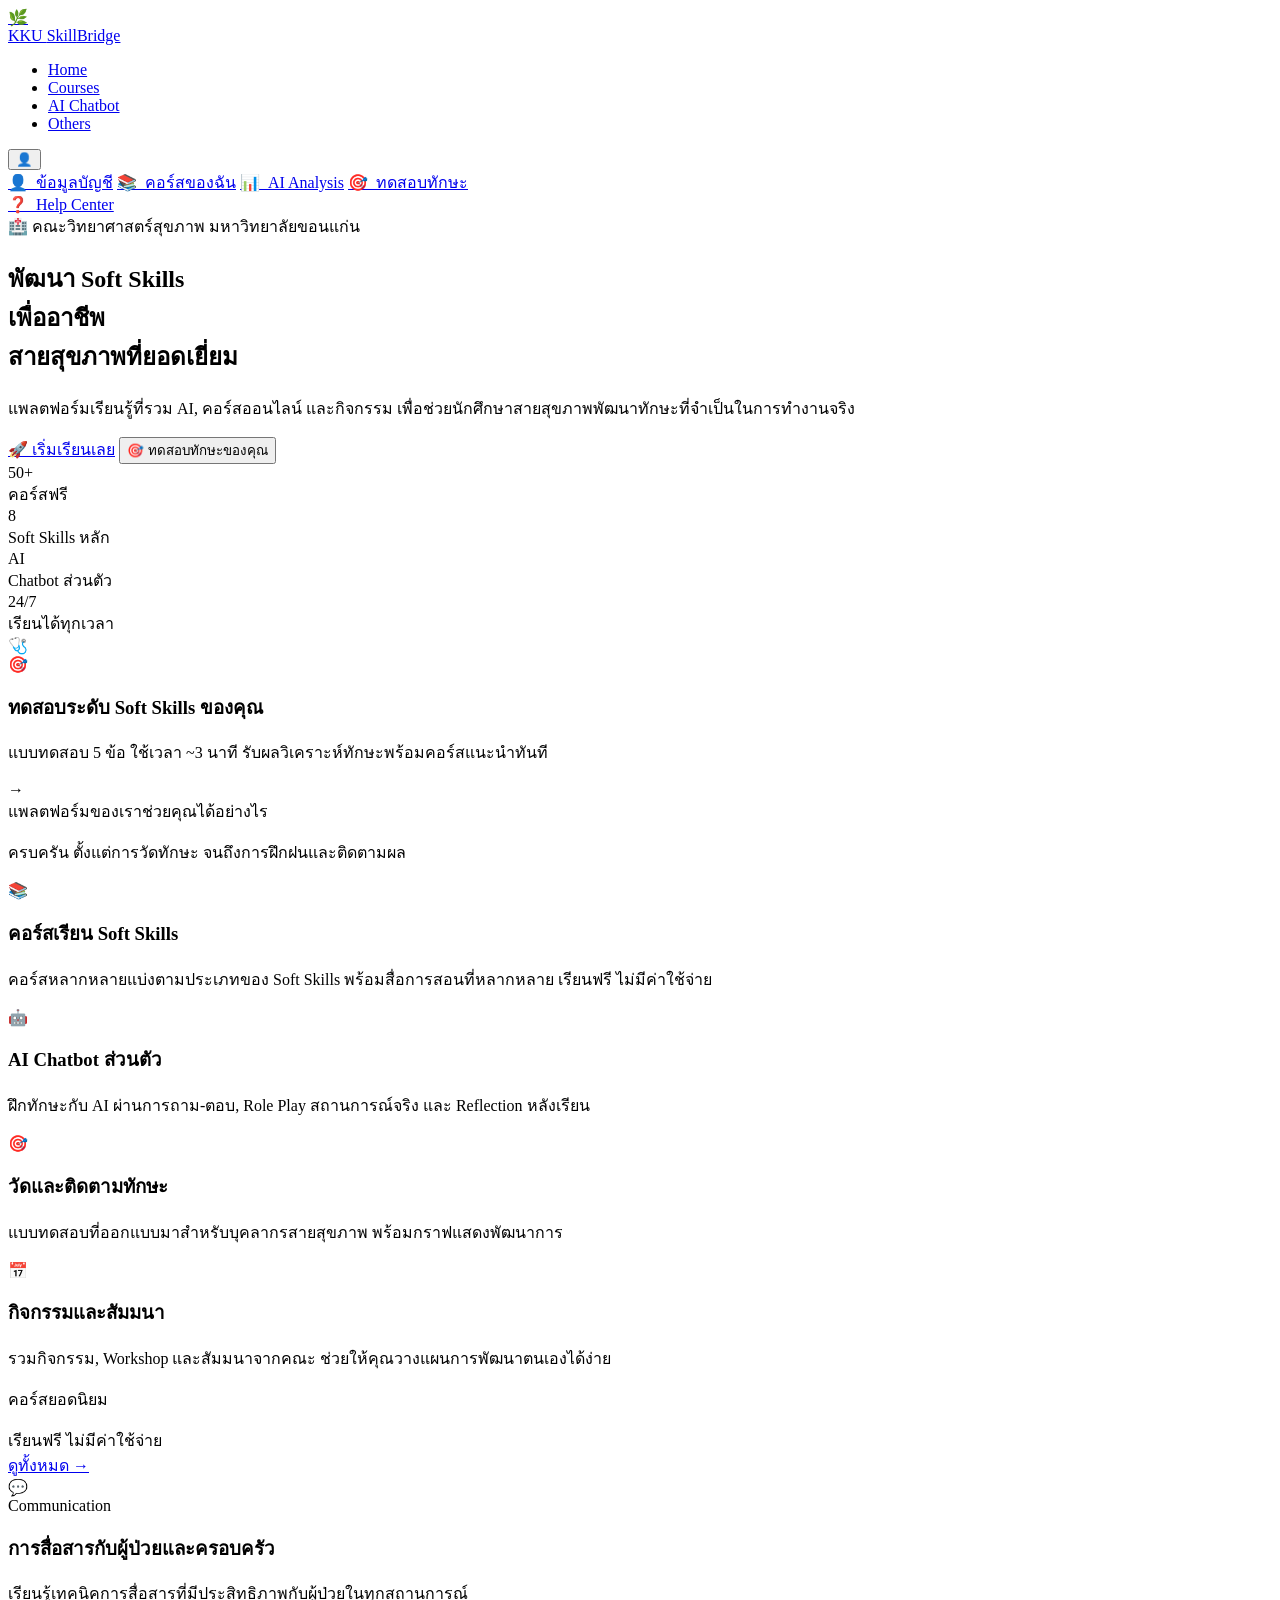
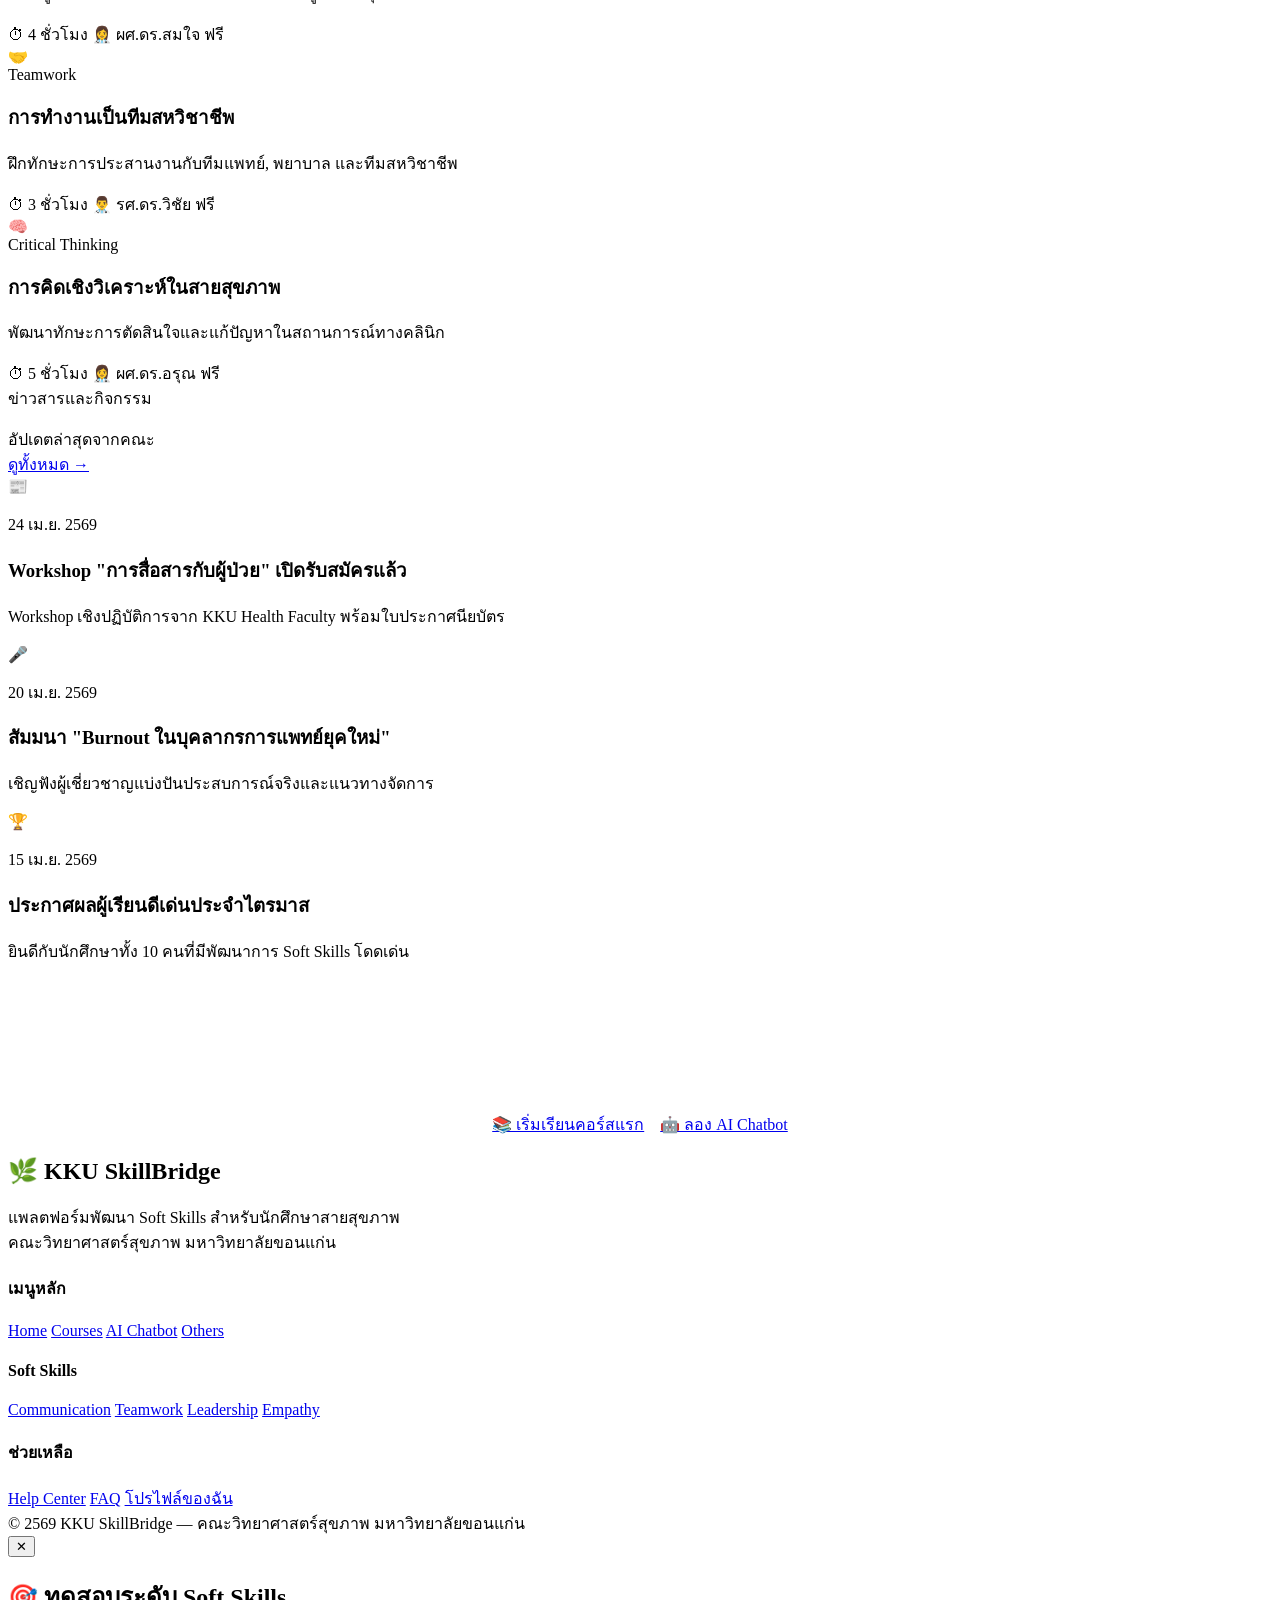
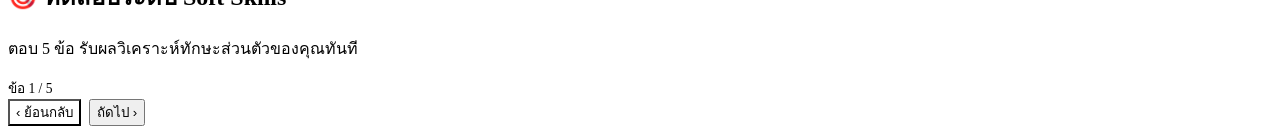
==== index.html @ adbac0c8 "Add files via upload" ====
<!DOCTYPE html>
<html lang="th">
<head>
  <meta charset="UTF-8" />
  <meta name="viewport" content="width=device-width, initial-scale=1.0" />
  <title>KKU SkillBridge — พัฒนา Soft Skills สายสุขภาพ</title>
  <link rel="preconnect" href="https://fonts.googleapis.com" />
  <link href="https://fonts.googleapis.com/css2?family=Sarabun:wght@400;600;700;800;900&display=swap" rel="stylesheet" />
  <link rel="stylesheet" href="css/style.css" />
</head>
<body>

<!-- ===== NAVBAR ===== -->
<nav class="navbar">
  <a href="index.html" class="navbar-brand">
    <div class="logo-icon">🌿</div>
    KKU <span class="accent">Skill</span>Bridge
  </a>
  <div class="hamburger" aria-label="เมนู"><span></span><span></span><span></span></div>
  <ul class="nav-links">
    <li><a href="index.html" class="active">Home</a></li>
    <li><a href="courses.html">Courses</a></li>
    <li><a href="chatbot.html">AI Chatbot</a></li>
    <li><a href="others.html">Others</a></li>
  </ul>
  <div class="nav-right">
    <div style="position:relative">
      <button class="btn-profile" id="profileBtn" aria-label="โปรไฟล์">👤</button>
      <div class="dropdown-menu" id="dropdownMenu">
        <a href="profile.html">👤 &nbsp;ข้อมูลบัญชี</a>
        <a href="profile.html#courses">📚 &nbsp;คอร์สของฉัน</a>
        <a href="profile.html#analysis">📊 &nbsp;AI Analysis</a>
        <a href="#" onclick="openQuiz()">🎯 &nbsp;ทดสอบทักษะ</a>
        <div class="divider"></div>
        <a href="others.html#help">❓ &nbsp;Help Center</a>
      </div>
    </div>
  </div>
</nav>

<!-- ===== HERO ===== -->
<section class="hero">
  <div class="hero-bg-pattern"></div>
  <div class="hero-content">
    <div class="hero-badge">🏥 คณะวิทยาศาสตร์สุขภาพ มหาวิทยาลัยขอนแก่น</div>
    <h1>พัฒนา <span>Soft Skills</span><br/>เพื่ออาชีพ<br/>สายสุขภาพที่ยอดเยี่ยม</h1>
    <p>แพลตฟอร์มเรียนรู้ที่รวม AI, คอร์สออนไลน์ และกิจกรรม เพื่อช่วยนักศึกษาสายสุขภาพพัฒนาทักษะที่จำเป็นในการทำงานจริง</p>
    <div class="hero-actions">
      <a href="courses.html" class="btn btn-primary">🚀 เริ่มเรียนเลย</a>
      <button class="btn btn-outline" onclick="openQuiz()">🎯 ทดสอบทักษะของคุณ</button>
    </div>
    <div class="hero-stats">
      <div class="stat"><div class="stat-num">50+</div><div class="stat-label">คอร์สฟรี</div></div>
      <div class="stat"><div class="stat-num">8</div><div class="stat-label">Soft Skills หลัก</div></div>
      <div class="stat"><div class="stat-num">AI</div><div class="stat-label">Chatbot ส่วนตัว</div></div>
      <div class="stat"><div class="stat-num">24/7</div><div class="stat-label">เรียนได้ทุกเวลา</div></div>
    </div>
  </div>
  <div class="hero-illustration"><div class="illus-inner">🩺</div></div>
</section>

<!-- ===== SKILL TEST BANNER ===== -->
<div class="skill-test-banner" onclick="openQuiz()">
  <div class="icon">🎯</div>
  <div>
    <h3>ทดสอบระดับ Soft Skills ของคุณ</h3>
    <p>แบบทดสอบ 5 ข้อ ใช้เวลา ~3 นาที รับผลวิเคราะห์ทักษะพร้อมคอร์สแนะนำทันที</p>
  </div>
  <div class="arrow">→</div>
</div>

<!-- ===== HOW IT WORKS ===== -->
<section class="section section-alt">
  <div class="section-title">แพลตฟอร์มของเราช่วยคุณได้อย่างไร</div>
  <p class="section-sub">ครบครัน ตั้งแต่การวัดทักษะ จนถึงการฝึกฝนและติดตามผล</p>
  <div class="features-grid">
    <div class="feature-card">
      <div class="feature-icon">📚</div>
      <h3>คอร์สเรียน Soft Skills</h3>
      <p>คอร์สหลากหลายแบ่งตามประเภทของ Soft Skills พร้อมสื่อการสอนที่หลากหลาย เรียนฟรี ไม่มีค่าใช้จ่าย</p>
    </div>
    <div class="feature-card">
      <div class="feature-icon blue">🤖</div>
      <h3>AI Chatbot ส่วนตัว</h3>
      <p>ฝึกทักษะกับ AI ผ่านการถาม-ตอบ, Role Play สถานการณ์จริง และ Reflection หลังเรียน</p>
    </div>
    <div class="feature-card">
      <div class="feature-icon orange">🎯</div>
      <h3>วัดและติดตามทักษะ</h3>
      <p>แบบทดสอบที่ออกแบบมาสำหรับบุคลากรสายสุขภาพ พร้อมกราฟแสดงพัฒนาการ</p>
    </div>
    <div class="feature-card">
      <div class="feature-icon">📅</div>
      <h3>กิจกรรมและสัมมนา</h3>
      <p>รวมกิจกรรม, Workshop และสัมมนาจากคณะ ช่วยให้คุณวางแผนการพัฒนาตนเองได้ง่าย</p>
    </div>
  </div>
</section>

<!-- ===== FEATURED COURSES ===== -->
<section class="section">
  <div class="section-header">
    <div>
      <div class="section-title">คอร์สยอดนิยม</div>
      <p class="section-sub" style="margin-bottom:0">เรียนฟรี ไม่มีค่าใช้จ่าย</p>
    </div>
    <a href="courses.html" class="link-all">ดูทั้งหมด →</a>
  </div>
  <div class="courses-grid">
    <div class="course-card">
      <div class="course-thumb">💬</div>
      <div class="course-body">
        <span class="course-tag">Communication</span>
        <h3>การสื่อสารกับผู้ป่วยและครอบครัว</h3>
        <p>เรียนรู้เทคนิคการสื่อสารที่มีประสิทธิภาพกับผู้ป่วยในทุกสถานการณ์</p>
        <div class="course-meta">
          <span>⏱ 4 ชั่วโมง</span>
          <span>👩‍⚕️ ผศ.ดร.สมใจ</span>
          <span class="badge-free">ฟรี</span>
        </div>
      </div>
    </div>
    <div class="course-card">
      <div class="course-thumb blue">🤝</div>
      <div class="course-body">
        <span class="course-tag blue">Teamwork</span>
        <h3>การทำงานเป็นทีมสหวิชาชีพ</h3>
        <p>ฝึกทักษะการประสานงานกับทีมแพทย์, พยาบาล และทีมสหวิชาชีพ</p>
        <div class="course-meta">
          <span>⏱ 3 ชั่วโมง</span>
          <span>👨‍⚕️ รศ.ดร.วิชัย</span>
          <span class="badge-free">ฟรี</span>
        </div>
      </div>
    </div>
    <div class="course-card">
      <div class="course-thumb orange">🧠</div>
      <div class="course-body">
        <span class="course-tag orange">Critical Thinking</span>
        <h3>การคิดเชิงวิเคราะห์ในสายสุขภาพ</h3>
        <p>พัฒนาทักษะการตัดสินใจและแก้ปัญหาในสถานการณ์ทางคลินิก</p>
        <div class="course-meta">
          <span>⏱ 5 ชั่วโมง</span>
          <span>👩‍⚕️ ผศ.ดร.อรุณ</span>
          <span class="badge-free">ฟรี</span>
        </div>
      </div>
    </div>
  </div>
</section>

<!-- ===== NEWS ===== -->
<section class="section section-alt">
  <div class="section-header">
    <div>
      <div class="section-title">ข่าวสารและกิจกรรม</div>
      <p class="section-sub" style="margin-bottom:0">อัปเดตล่าสุดจากคณะ</p>
    </div>
    <a href="others.html" class="link-all">ดูทั้งหมด →</a>
  </div>
  <div class="news-grid">
    <div class="news-card">
      <div class="news-thumb">📰</div>
      <div class="news-body">
        <p class="news-date">24 เม.ย. 2569</p>
        <h3>Workshop "การสื่อสารกับผู้ป่วย" เปิดรับสมัครแล้ว</h3>
        <p>Workshop เชิงปฏิบัติการจาก KKU Health Faculty พร้อมใบประกาศนียบัตร</p>
      </div>
    </div>
    <div class="news-card">
      <div class="news-thumb blue">🎤</div>
      <div class="news-body">
        <p class="news-date">20 เม.ย. 2569</p>
        <h3>สัมมนา "Burnout ในบุคลากรการแพทย์ยุคใหม่"</h3>
        <p>เชิญฟังผู้เชี่ยวชาญแบ่งปันประสบการณ์จริงและแนวทางจัดการ</p>
      </div>
    </div>
    <div class="news-card">
      <div class="news-thumb">🏆</div>
      <div class="news-body">
        <p class="news-date">15 เม.ย. 2569</p>
        <h3>ประกาศผลผู้เรียนดีเด่นประจำไตรมาส</h3>
        <p>ยินดีกับนักศึกษาทั้ง 10 คนที่มีพัฒนาการ Soft Skills โดดเด่น</p>
      </div>
    </div>
  </div>
</section>

<!-- ===== CTA ===== -->
<section class="section" style="background:linear-gradient(135deg,var(--green),var(--blue));text-align:center">
  <h2 style="color:white;font-size:2rem;margin-bottom:0.75rem">พร้อมเริ่มพัฒนาตนเองแล้วหรือยัง?</h2>
  <p style="color:rgba(255,255,255,0.88);margin-bottom:1.75rem;font-size:1.05rem">เรียนฟรี เรียนได้ทุกที่ทุกเวลา พร้อม AI ช่วยพัฒนาทักษะ</p>
  <div style="display:flex;gap:1rem;justify-content:center;flex-wrap:wrap">
    <a href="courses.html" class="btn btn-primary">📚 เริ่มเรียนคอร์สแรก</a>
    <a href="chatbot.html" class="btn btn-outline">🤖 ลอง AI Chatbot</a>
  </div>
</section>

<!-- ===== FOOTER ===== -->
<footer>
  <div class="footer-grid">
    <div class="footer-brand">
      <h2>🌿 KKU SkillBridge</h2>
      <p>แพลตฟอร์มพัฒนา Soft Skills สำหรับนักศึกษาสายสุขภาพ<br/>คณะวิทยาศาสตร์สุขภาพ มหาวิทยาลัยขอนแก่น</p>
    </div>
    <div class="footer-col">
      <h4>เมนูหลัก</h4>
      <a href="index.html">Home</a>
      <a href="courses.html">Courses</a>
      <a href="chatbot.html">AI Chatbot</a>
      <a href="others.html">Others</a>
    </div>
    <div class="footer-col">
      <h4>Soft Skills</h4>
      <a href="courses.html">Communication</a>
      <a href="courses.html">Teamwork</a>
      <a href="courses.html">Leadership</a>
      <a href="courses.html">Empathy</a>
    </div>
    <div class="footer-col">
      <h4>ช่วยเหลือ</h4>
      <a href="others.html">Help Center</a>
      <a href="others.html">FAQ</a>
      <a href="profile.html">โปรไฟล์ของฉัน</a>
    </div>
  </div>
  <div class="footer-bottom">© 2569 KKU SkillBridge — คณะวิทยาศาสตร์สุขภาพ มหาวิทยาลัยขอนแก่น</div>
</footer>

<!-- ===== QUIZ MODAL ===== -->
<div class="modal-overlay" id="quizModal">
  <div class="modal">
    <button class="modal-close" onclick="closeQuiz()">✕</button>
    <h2>🎯 ทดสอบระดับ Soft Skills</h2>
    <p class="sub">ตอบ 5 ข้อ รับผลวิเคราะห์ทักษะส่วนตัวของคุณทันที</p>
    <div class="quiz-progress-bar"><div class="quiz-progress-fill" style="width:0%"></div></div>
    <div class="quiz-content">
      <p class="quiz-question"></p>
      <div class="quiz-options"></div>
      <div class="quiz-nav">
        <span class="q-counter" style="font-size:0.85rem;color:var(--grey-text)">ข้อ 1 / 5</span>
        <div style="display:flex;gap:0.5rem">
          <button id="prevBtn" class="btn" style="background:var(--grey-bg);color:var(--dark)" onclick="quizPrev()">‹ ย้อนกลับ</button>
          <button id="nextBtn" class="btn btn-green" onclick="quizNext()">ถัดไป ›</button>
        </div>
      </div>
    </div>
  </div>
</div>

<script src="js/main.js"></script>
<script>document.addEventListener('DOMContentLoaded', () => { if(typeof renderQuestion === 'function') renderQuestion(); });</script>
</body>
</html>
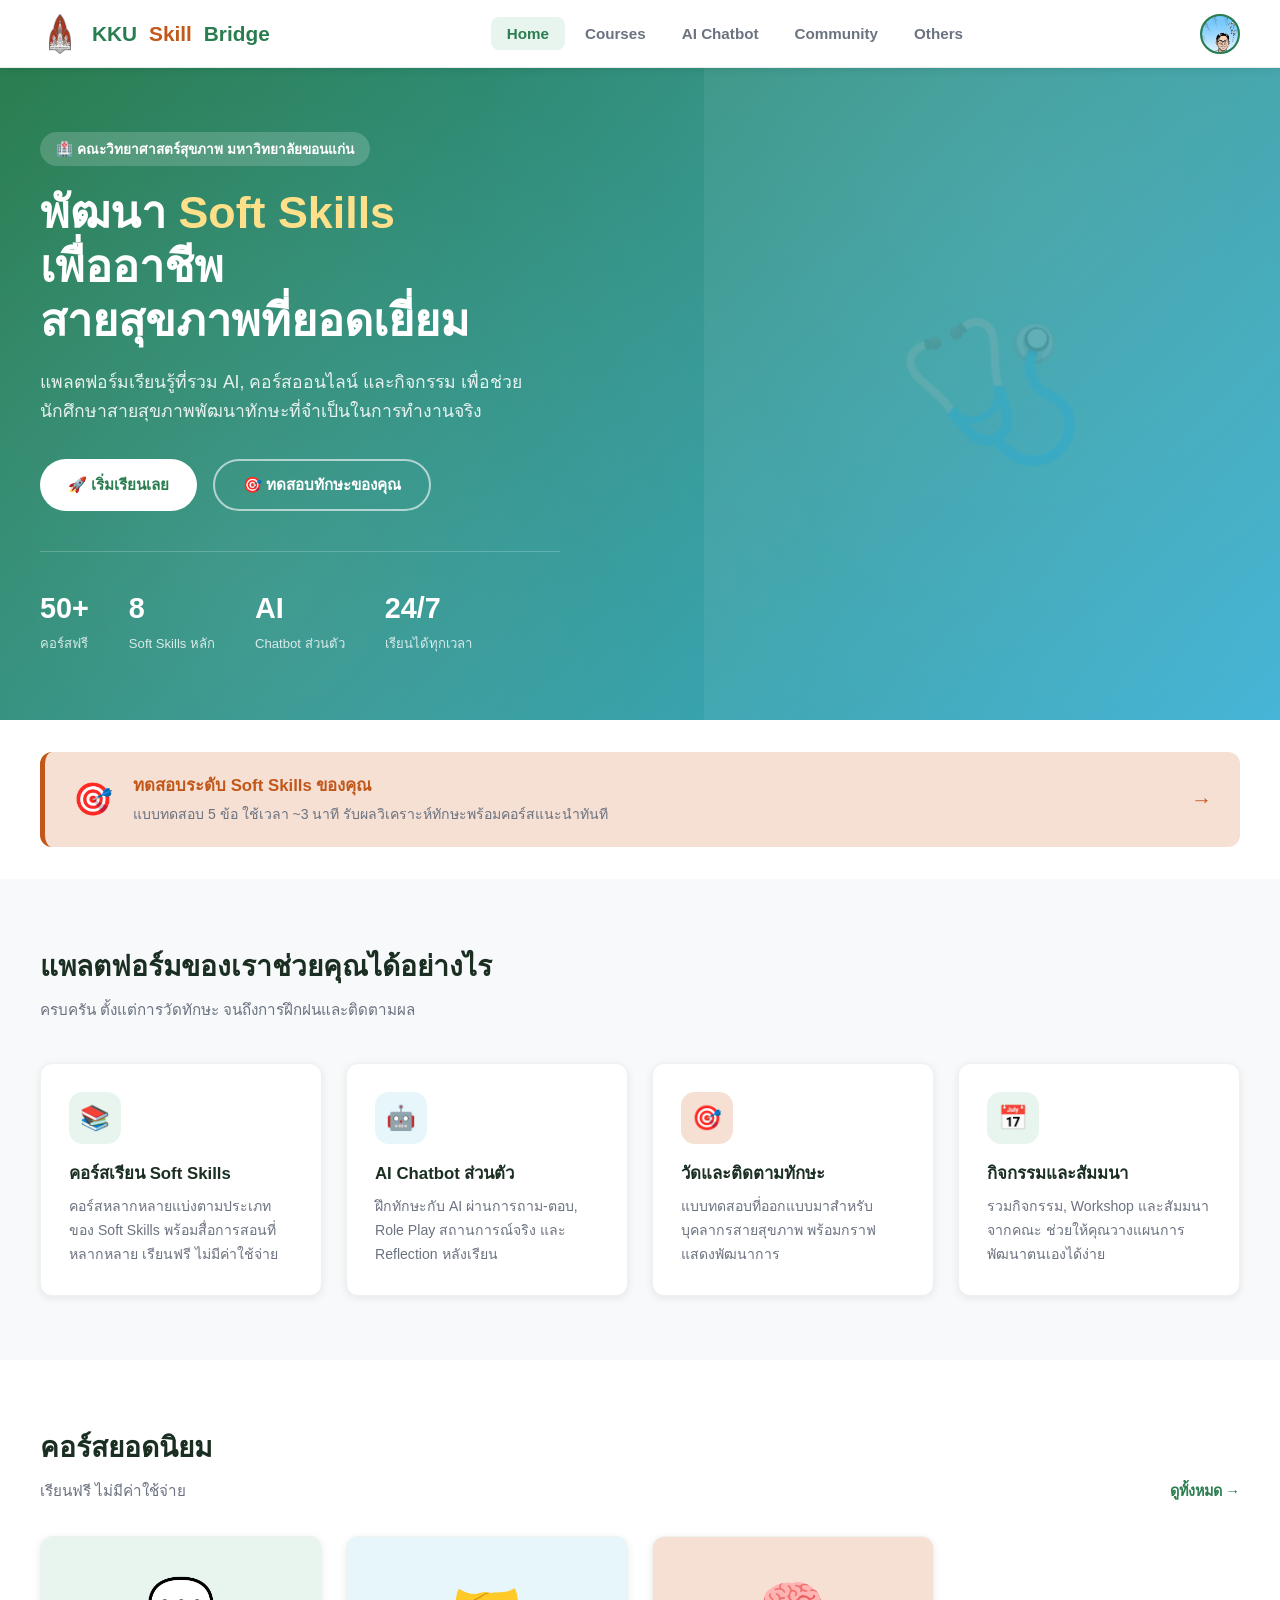
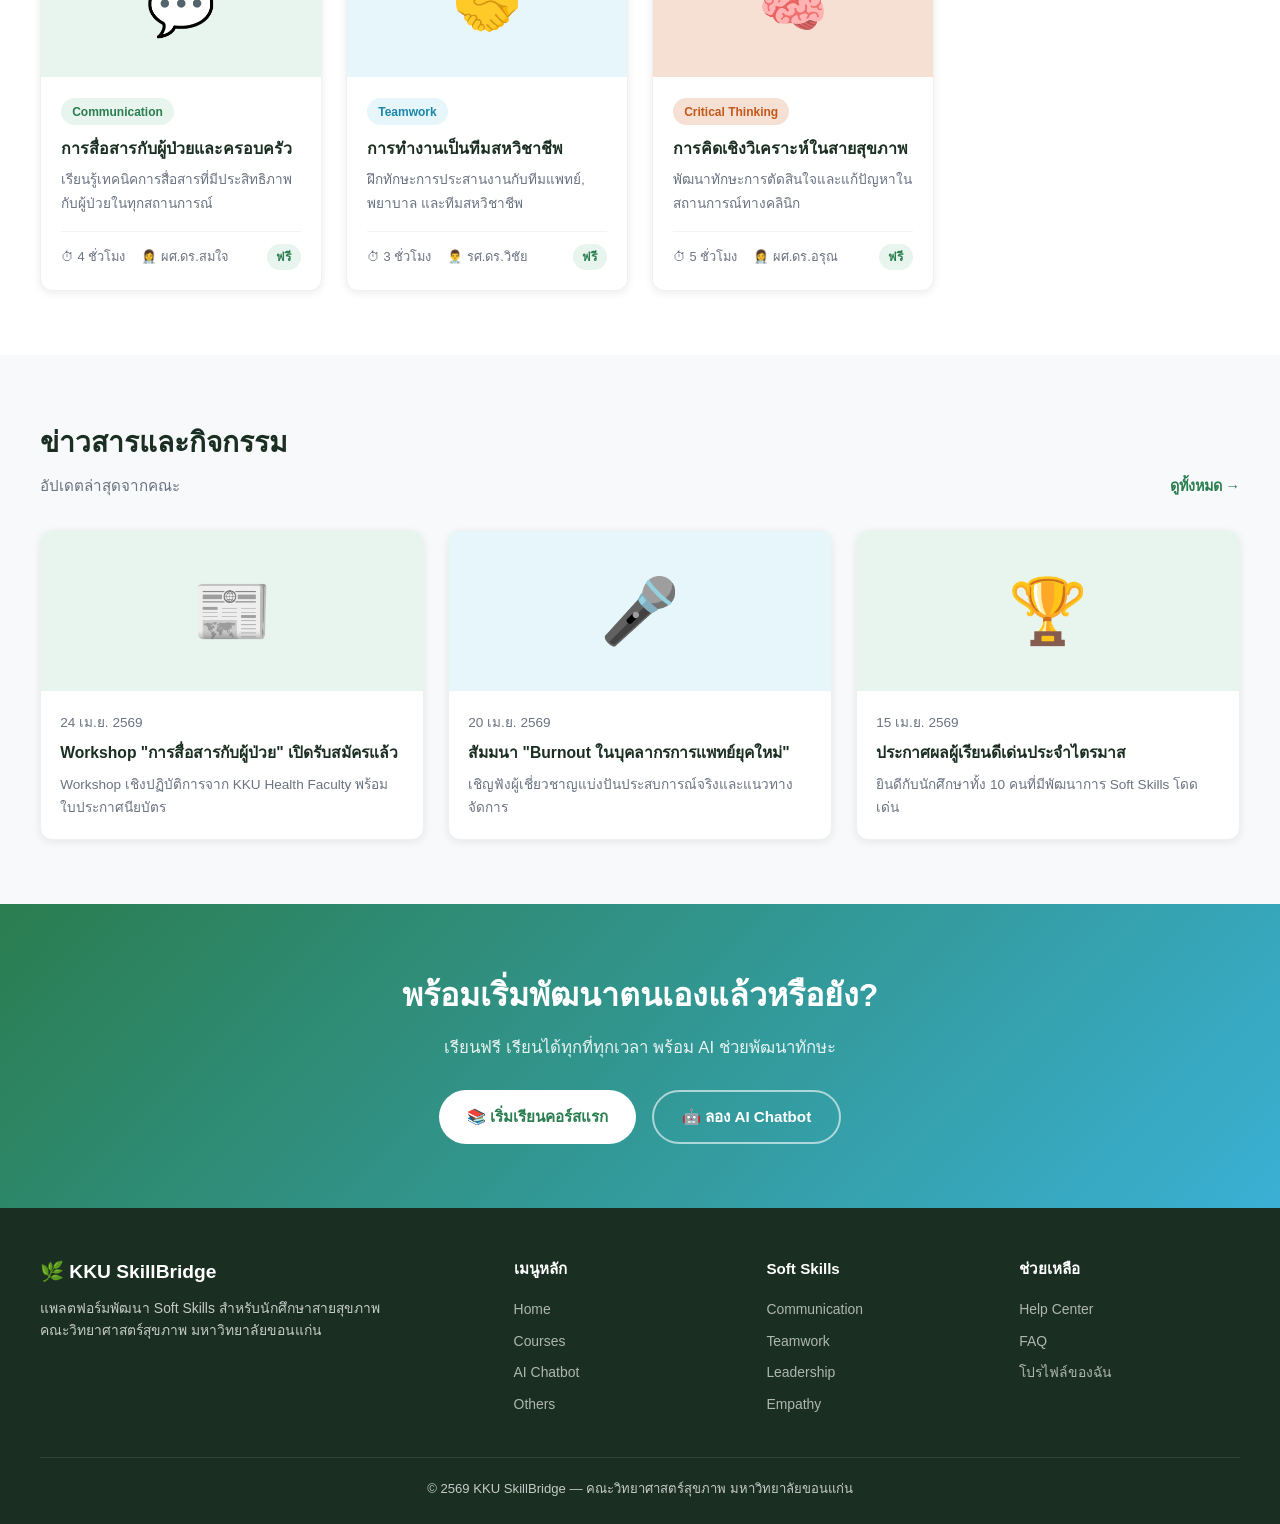
==== commit 3a9382ae: "Add files via upload" ====
--- a/index.html
+++ b/index.html
@@ -13,7 +13,7 @@
 <!-- ===== NAVBAR ===== -->
 <nav class="navbar">
   <a href="index.html" class="navbar-brand">
-    <div class="logo-icon">🌿</div>
+    <img src="assets/KKU-logo.png" alt="KKU" class="logo-img" onerror="this.outerHTML='<div class=\'logo-icon\'>🌿</div>'" />
     KKU <span class="accent">Skill</span>Bridge
   </a>
   <div class="hamburger" aria-label="เมนู"><span></span><span></span><span></span></div>
@@ -21,11 +21,14 @@
     <li><a href="index.html" class="active">Home</a></li>
     <li><a href="courses.html">Courses</a></li>
     <li><a href="chatbot.html">AI Chatbot</a></li>
+    <li><a href="community.html">Community</a></li>
     <li><a href="others.html">Others</a></li>
   </ul>
   <div class="nav-right">
     <div style="position:relative">
-      <button class="btn-profile" id="profileBtn" aria-label="โปรไฟล์">👤</button>
+      <button class="btn-profile" id="profileBtn" aria-label="โปรไฟล์">
+        <img src="assets/avatar.png" alt="Profile" onerror="this.outerHTML='👤'" />
+      </button>
       <div class="dropdown-menu" id="dropdownMenu">
         <a href="profile.html">👤 &nbsp;ข้อมูลบัญชี</a>
         <a href="profile.html#courses">📚 &nbsp;คอร์สของฉัน</a>
--- a/css/style.css
+++ b/css/style.css
@@ -0,0 +1,1084 @@
+/* ========== CSS Variables ========== */
+:root {
+  --green:       #2a7d4f;
+  --green-light: #3aa068;
+  --green-pale:  #e8f5ee;
+  --blue:        #3ab0d4;
+  --blue-light:  #e6f6fb;
+  --orange:      #c2571a;
+  --orange-light:#f5e0d3;
+  --white:       #ffffff;
+  --grey-bg:     #f7f9fb;
+  --grey-text:   #6b7280;
+  --dark:        #1a2e22;
+  --radius:      12px;
+  --shadow:      0 4px 24px rgba(42,125,79,0.10);
+  --shadow-sm:   0 2px 8px rgba(0,0,0,0.08);
+  --transition:  0.25s ease;
+}
+
+/* ========== Reset ========== */
+*, *::before, *::after { box-sizing: border-box; margin: 0; padding: 0; }
+html { scroll-behavior: smooth; font-size: 16px; }
+body {
+  font-family: 'Sarabun', 'Segoe UI', sans-serif;
+  background: var(--white);
+  color: var(--dark);
+  line-height: 1.7;
+}
+a { text-decoration: none; color: inherit; }
+img { max-width: 100%; display: block; }
+ul { list-style: none; }
+
+/* ========== Navbar ========== */
+.navbar {
+  position: sticky;
+  top: 0;
+  z-index: 1000;
+  background: var(--white);
+  border-bottom: 1px solid #e5ede9;
+  box-shadow: var(--shadow-sm);
+  display: flex;
+  align-items: center;
+  justify-content: space-between;
+  padding: 0 2.5rem;
+  height: 68px;
+}
+.navbar-brand {
+  display: flex;
+  align-items: center;
+  gap: 0.75rem;
+  font-size: 1.3rem;
+  font-weight: 800;
+  color: var(--green);
+}
+.navbar-brand .logo-icon {
+  width: 40px; height: 40px;
+  background: linear-gradient(135deg, var(--green), var(--blue));
+  border-radius: 10px;
+  display: flex; align-items: center; justify-content: center;
+  color: white; font-size: 1.2rem;
+}
+.navbar-brand .logo-img {
+  width: 40px; height: 40px;
+  object-fit: contain;
+  border-radius: 6px;
+}
+.navbar-brand span.accent { color: var(--orange); }
+.nav-links {
+  display: flex;
+  align-items: center;
+  gap: 0.25rem;
+}
+.nav-links a {
+  padding: 0.5rem 1rem;
+  border-radius: 8px;
+  font-weight: 600;
+  font-size: 0.95rem;
+  color: var(--grey-text);
+  transition: var(--transition);
+}
+.nav-links a:hover, .nav-links a.active {
+  background: var(--green-pale);
+  color: var(--green);
+}
+.nav-right {
+  display: flex;
+  align-items: center;
+  gap: 0.75rem;
+}
+.btn-profile {
+  width: 40px; height: 40px;
+  border-radius: 50%;
+  background: linear-gradient(135deg, var(--green), var(--blue));
+  color: white;
+  border: 2px solid var(--green);
+  cursor: pointer;
+  font-size: 1rem;
+  display: flex; align-items: center; justify-content: center;
+  position: relative;
+  transition: var(--transition);
+  overflow: hidden;
+  padding: 0;
+}
+.btn-profile:hover { transform: scale(1.05); box-shadow: 0 0 0 3px rgba(42,125,79,0.25); }
+.btn-profile img { width: 100%; height: 100%; object-fit: cover; object-position: top; border-radius: 50%; }
+.dropdown-menu {
+  position: absolute;
+  top: calc(100% + 8px);
+  right: 0;
+  background: var(--white);
+  border-radius: var(--radius);
+  box-shadow: 0 8px 32px rgba(0,0,0,0.14);
+  min-width: 220px;
+  padding: 0.5rem;
+  display: none;
+  z-index: 2000;
+}
+.dropdown-menu.open { display: block; }
+.dropdown-menu a {
+  display: flex; align-items: center; gap: 0.6rem;
+  padding: 0.65rem 1rem;
+  border-radius: 8px;
+  font-size: 0.92rem;
+  color: var(--dark);
+  transition: var(--transition);
+}
+.dropdown-menu a:hover { background: var(--grey-bg); }
+.dropdown-menu .divider { height: 1px; background: #eee; margin: 0.4rem 0; }
+.hamburger {
+  display: none;
+  flex-direction: column;
+  gap: 5px;
+  cursor: pointer;
+  padding: 4px;
+}
+.hamburger span { display: block; width: 24px; height: 2px; background: var(--dark); border-radius: 2px; transition: var(--transition); }
+
+/* ========== Hero Section ========== */
+.hero {
+  position: relative;
+  min-height: 520px;
+  background: linear-gradient(135deg, var(--green) 0%, var(--blue) 100%);
+  display: flex;
+  align-items: center;
+  overflow: hidden;
+}
+.hero-bg-pattern {
+  position: absolute; inset: 0;
+  background-image: radial-gradient(circle at 20% 80%, rgba(255,255,255,0.08) 0%, transparent 50%),
+                    radial-gradient(circle at 80% 20%, rgba(255,255,255,0.06) 0%, transparent 50%);
+}
+.hero-content {
+  position: relative;
+  z-index: 1;
+  padding: 4rem 2.5rem;
+  max-width: 680px;
+}
+.hero-badge {
+  display: inline-flex; align-items: center; gap: 0.5rem;
+  background: rgba(255,255,255,0.18);
+  color: white;
+  padding: 0.35rem 1rem;
+  border-radius: 100px;
+  font-size: 0.85rem;
+  font-weight: 600;
+  margin-bottom: 1.25rem;
+  backdrop-filter: blur(4px);
+}
+.hero h1 {
+  font-size: 2.8rem;
+  font-weight: 900;
+  color: white;
+  line-height: 1.2;
+  margin-bottom: 1.25rem;
+}
+.hero h1 span { color: #ffe08a; }
+.hero p {
+  font-size: 1.1rem;
+  color: rgba(255,255,255,0.88);
+  margin-bottom: 2rem;
+  max-width: 520px;
+}
+.hero-actions { display: flex; gap: 1rem; flex-wrap: wrap; }
+.btn {
+  display: inline-flex; align-items: center; gap: 0.5rem;
+  padding: 0.75rem 1.75rem;
+  border-radius: 100px;
+  font-weight: 700;
+  font-size: 0.95rem;
+  cursor: pointer;
+  border: none;
+  transition: var(--transition);
+}
+.btn-primary {
+  background: var(--white);
+  color: var(--green);
+}
+.btn-primary:hover { background: #f0faf4; transform: translateY(-2px); box-shadow: 0 8px 24px rgba(0,0,0,0.15); }
+.btn-outline {
+  background: transparent;
+  color: white;
+  border: 2px solid rgba(255,255,255,0.6);
+}
+.btn-outline:hover { background: rgba(255,255,255,0.12); }
+.btn-green { background: var(--green); color: white; }
+.btn-green:hover { background: var(--green-light); transform: translateY(-2px); box-shadow: var(--shadow); }
+.hero-illustration {
+  position: absolute;
+  right: 0; top: 0; bottom: 0;
+  width: 45%;
+  background: rgba(255,255,255,0.06);
+  display: flex; align-items: center; justify-content: center;
+  overflow: hidden;
+}
+.hero-illustration .illus-inner {
+  font-size: 9rem;
+  opacity: 0.18;
+  transform: rotate(-10deg);
+  user-select: none;
+}
+.hero-stats {
+  display: flex; gap: 2.5rem; flex-wrap: wrap;
+  margin-top: 2.5rem;
+  padding-top: 2rem;
+  border-top: 1px solid rgba(255,255,255,0.2);
+}
+.stat { color: white; }
+.stat-num { font-size: 1.8rem; font-weight: 900; }
+.stat-label { font-size: 0.82rem; opacity: 0.8; }
+
+/* ========== Skill Test Banner ========== */
+.skill-test-banner {
+  background: var(--orange-light);
+  border-left: 5px solid var(--orange);
+  border-radius: var(--radius);
+  padding: 1.25rem 1.75rem;
+  display: flex; align-items: center; gap: 1.25rem;
+  margin: 2rem 2.5rem;
+  cursor: pointer;
+  transition: var(--transition);
+}
+.skill-test-banner:hover { transform: translateX(4px); }
+.skill-test-banner .icon { font-size: 2rem; }
+.skill-test-banner h3 { font-size: 1.05rem; color: var(--orange); margin-bottom: 0.2rem; }
+.skill-test-banner p { font-size: 0.88rem; color: var(--grey-text); }
+.skill-test-banner .arrow { margin-left: auto; font-size: 1.3rem; color: var(--orange); }
+
+/* ========== Section Shared ========== */
+.section { padding: 4rem 2.5rem; }
+.section-alt { background: var(--grey-bg); }
+.section-title {
+  font-size: 1.75rem; font-weight: 800; color: var(--dark);
+  margin-bottom: 0.4rem;
+}
+.section-sub {
+  font-size: 0.95rem; color: var(--grey-text); margin-bottom: 2.5rem;
+}
+.section-header { display: flex; align-items: flex-end; justify-content: space-between; margin-bottom: 2rem; }
+.link-all { color: var(--green); font-weight: 600; font-size: 0.9rem; }
+.link-all:hover { text-decoration: underline; }
+
+/* ========== Course Cards ========== */
+.courses-grid {
+  display: grid;
+  grid-template-columns: repeat(auto-fill, minmax(280px, 1fr));
+  gap: 1.5rem;
+}
+.course-card {
+  background: var(--white);
+  border-radius: var(--radius);
+  box-shadow: var(--shadow-sm);
+  overflow: hidden;
+  transition: var(--transition);
+  cursor: pointer;
+  border: 1px solid #edf2ef;
+}
+.course-card:hover { transform: translateY(-5px); box-shadow: var(--shadow); }
+.course-thumb {
+  height: 140px;
+  display: flex; align-items: center; justify-content: center;
+  font-size: 3.5rem;
+  background: var(--green-pale);
+}
+.course-thumb.blue { background: var(--blue-light); }
+.course-thumb.orange { background: var(--orange-light); }
+.course-body { padding: 1.25rem; }
+.course-tag {
+  display: inline-block;
+  padding: 0.2rem 0.7rem;
+  border-radius: 100px;
+  background: var(--green-pale);
+  color: var(--green);
+  font-size: 0.75rem;
+  font-weight: 700;
+  margin-bottom: 0.6rem;
+}
+.course-tag.blue { background: var(--blue-light); color: #1a86aa; }
+.course-tag.orange { background: var(--orange-light); color: var(--orange); }
+.course-card h3 { font-size: 1rem; font-weight: 700; margin-bottom: 0.4rem; }
+.course-card p { font-size: 0.85rem; color: var(--grey-text); margin-bottom: 1rem; }
+.course-meta {
+  display: flex; gap: 1rem;
+  font-size: 0.8rem; color: var(--grey-text);
+  border-top: 1px solid #f0f4f2;
+  padding-top: 0.8rem;
+  margin-top: 0.2rem;
+}
+.course-meta span { display: flex; align-items: center; gap: 0.3rem; }
+.badge-free {
+  margin-left: auto;
+  background: var(--green-pale);
+  color: var(--green);
+  padding: 0.15rem 0.6rem;
+  border-radius: 100px;
+  font-size: 0.75rem;
+  font-weight: 700;
+}
+
+/* ========== Features Grid ========== */
+.features-grid {
+  display: grid;
+  grid-template-columns: repeat(auto-fill, minmax(240px, 1fr));
+  gap: 1.5rem;
+}
+.feature-card {
+  background: var(--white);
+  border-radius: var(--radius);
+  padding: 1.75rem;
+  box-shadow: var(--shadow-sm);
+  border: 1px solid #edf2ef;
+  transition: var(--transition);
+}
+.feature-card:hover { transform: translateY(-4px); box-shadow: var(--shadow); }
+.feature-icon {
+  width: 52px; height: 52px;
+  border-radius: 14px;
+  background: var(--green-pale);
+  display: flex; align-items: center; justify-content: center;
+  font-size: 1.5rem;
+  margin-bottom: 1rem;
+}
+.feature-icon.blue { background: var(--blue-light); }
+.feature-icon.orange { background: var(--orange-light); }
+.feature-card h3 { font-size: 1.05rem; font-weight: 700; margin-bottom: 0.4rem; }
+.feature-card p { font-size: 0.88rem; color: var(--grey-text); }
+
+/* ========== News / Articles ========== */
+.news-grid {
+  display: grid;
+  grid-template-columns: repeat(auto-fill, minmax(300px, 1fr));
+  gap: 1.5rem;
+}
+.news-card {
+  background: var(--white);
+  border-radius: var(--radius);
+  box-shadow: var(--shadow-sm);
+  border: 1px solid #edf2ef;
+  overflow: hidden;
+  transition: var(--transition);
+  cursor: pointer;
+}
+.news-card:hover { transform: translateY(-4px); box-shadow: var(--shadow); }
+.news-thumb {
+  height: 160px;
+  display: flex; align-items: center; justify-content: center;
+  font-size: 4rem;
+  background: var(--green-pale);
+}
+.news-thumb.blue { background: var(--blue-light); }
+.news-body { padding: 1.2rem; }
+.news-date { font-size: 0.78rem; color: var(--grey-text); margin-bottom: 0.4rem; }
+.news-card h3 { font-size: 0.98rem; font-weight: 700; margin-bottom: 0.4rem; }
+.news-card p { font-size: 0.85rem; color: var(--grey-text); }
+
+/* ========== Footer ========== */
+footer {
+  background: var(--dark);
+  color: rgba(255,255,255,0.75);
+  padding: 3rem 2.5rem 1.5rem;
+}
+.footer-grid {
+  display: grid;
+  grid-template-columns: 2fr 1fr 1fr 1fr;
+  gap: 2rem;
+  margin-bottom: 2rem;
+}
+.footer-brand h2 { font-size: 1.2rem; color: white; margin-bottom: 0.5rem; }
+.footer-brand p { font-size: 0.87rem; line-height: 1.6; }
+.footer-col h4 { font-size: 0.95rem; color: white; font-weight: 700; margin-bottom: 1rem; }
+.footer-col a {
+  display: block; font-size: 0.87rem;
+  color: rgba(255,255,255,0.65);
+  margin-bottom: 0.5rem;
+  transition: var(--transition);
+}
+.footer-col a:hover { color: var(--blue); }
+.footer-bottom {
+  border-top: 1px solid rgba(255,255,255,0.1);
+  padding-top: 1.25rem;
+  font-size: 0.82rem;
+  text-align: center;
+}
+
+/* ========== Skill Test Modal ========== */
+.modal-overlay {
+  display: none;
+  position: fixed; inset: 0;
+  background: rgba(0,0,0,0.45);
+  z-index: 5000;
+  align-items: center; justify-content: center;
+  backdrop-filter: blur(3px);
+}
+.modal-overlay.open { display: flex; }
+.modal {
+  background: var(--white);
+  border-radius: 20px;
+  padding: 2.5rem;
+  max-width: 560px;
+  width: 90%;
+  max-height: 85vh;
+  overflow-y: auto;
+  position: relative;
+  box-shadow: 0 24px 64px rgba(0,0,0,0.25);
+}
+.modal-close {
+  position: absolute; top: 1.2rem; right: 1.2rem;
+  background: var(--grey-bg); border: none;
+  width: 36px; height: 36px;
+  border-radius: 50%;
+  cursor: pointer; font-size: 1.1rem;
+  display: flex; align-items: center; justify-content: center;
+  transition: var(--transition);
+}
+.modal-close:hover { background: #fde8db; color: var(--orange); }
+.modal h2 { font-size: 1.4rem; margin-bottom: 0.4rem; }
+.modal .sub { font-size: 0.9rem; color: var(--grey-text); margin-bottom: 1.75rem; }
+.quiz-question { font-size: 1rem; font-weight: 600; margin-bottom: 1.2rem; }
+.quiz-options { display: flex; flex-direction: column; gap: 0.7rem; }
+.quiz-option {
+  padding: 0.85rem 1.2rem;
+  border: 2px solid #e5ede9;
+  border-radius: 10px;
+  cursor: pointer;
+  font-size: 0.92rem;
+  transition: var(--transition);
+  text-align: left;
+}
+.quiz-option:hover { border-color: var(--green); background: var(--green-pale); }
+.quiz-option.selected { border-color: var(--green); background: var(--green-pale); color: var(--green); font-weight: 600; }
+.quiz-nav {
+  display: flex; justify-content: space-between; align-items: center;
+  margin-top: 1.75rem;
+}
+.quiz-progress-bar {
+  height: 6px; background: #e5ede9; border-radius: 10px; overflow: hidden; margin-bottom: 1.5rem;
+}
+.quiz-progress-fill { height: 100%; background: var(--green); border-radius: 10px; transition: width 0.4s ease; }
+.result-card {
+  text-align: center; padding: 1rem;
+}
+.result-emoji { font-size: 4rem; margin-bottom: 1rem; }
+.result-score { font-size: 2.5rem; font-weight: 900; color: var(--green); }
+.result-label { font-size: 1rem; color: var(--grey-text); margin-bottom: 1.25rem; }
+.skill-bars { text-align: left; }
+.skill-bar-item { margin-bottom: 0.9rem; }
+.skill-bar-label { display: flex; justify-content: space-between; font-size: 0.88rem; margin-bottom: 0.3rem; }
+.skill-bar-track { height: 8px; background: #e5ede9; border-radius: 10px; overflow: hidden; }
+.skill-bar-fill { height: 100%; border-radius: 10px; background: var(--green); transition: width 0.8s ease; }
+
+/* ========== Courses Page ========== */
+.page-hero {
+  background: linear-gradient(135deg, var(--green) 0%, var(--blue) 100%);
+  padding: 3.5rem 2.5rem;
+  color: white;
+}
+.page-hero h1 { font-size: 2.2rem; font-weight: 900; margin-bottom: 0.5rem; }
+.page-hero p { opacity: 0.88; font-size: 1rem; }
+.filters-bar {
+  display: flex; gap: 0.6rem; flex-wrap: wrap;
+  padding: 1.5rem 2.5rem;
+  border-bottom: 1px solid #edf2ef;
+  background: var(--white);
+  position: sticky; top: 68px; z-index: 100;
+}
+.filter-chip {
+  padding: 0.45rem 1.1rem;
+  border: 2px solid #e5ede9;
+  border-radius: 100px;
+  font-size: 0.85rem;
+  font-weight: 600;
+  cursor: pointer;
+  transition: var(--transition);
+  background: var(--white);
+  color: var(--grey-text);
+}
+.filter-chip:hover, .filter-chip.active {
+  border-color: var(--green);
+  background: var(--green-pale);
+  color: var(--green);
+}
+.search-bar {
+  margin-left: auto;
+  display: flex; align-items: center; gap: 0.5rem;
+  background: var(--grey-bg);
+  border-radius: 100px;
+  padding: 0.45rem 1rem;
+  border: 2px solid transparent;
+  transition: var(--transition);
+}
+.search-bar:focus-within { border-color: var(--green); background: white; }
+.search-bar input { border: none; background: transparent; outline: none; font-size: 0.88rem; width: 160px; }
+
+/* ========== Chatbot Page ========== */
+.chatbot-layout {
+  display: grid;
+  grid-template-columns: 280px 1fr;
+  height: calc(100vh - 68px);
+}
+.chat-sidebar {
+  background: var(--grey-bg);
+  border-right: 1px solid #e5ede9;
+  padding: 1.5rem;
+  display: flex; flex-direction: column; gap: 1rem;
+  overflow-y: auto;
+}
+.chat-sidebar h3 { font-size: 0.9rem; text-transform: uppercase; letter-spacing: 0.06em; color: var(--grey-text); font-weight: 700; }
+.mode-btn {
+  display: flex; align-items: center; gap: 0.75rem;
+  padding: 0.85rem 1rem;
+  border-radius: 10px;
+  border: none;
+  background: var(--white);
+  cursor: pointer;
+  font-size: 0.9rem;
+  font-weight: 600;
+  text-align: left;
+  transition: var(--transition);
+  box-shadow: var(--shadow-sm);
+  width: 100%;
+}
+.mode-btn:hover, .mode-btn.active {
+  background: var(--green-pale);
+  color: var(--green);
+}
+.mode-btn .mode-icon { font-size: 1.25rem; }
+.chat-main {
+  display: flex; flex-direction: column;
+  background: var(--white);
+}
+.chat-header {
+  padding: 1.2rem 1.75rem;
+  border-bottom: 1px solid #e5ede9;
+  display: flex; align-items: center; gap: 1rem;
+}
+.chat-header .avatar {
+  width: 42px; height: 42px;
+  border-radius: 50%;
+  background: linear-gradient(135deg, var(--green), var(--blue));
+  display: flex; align-items: center; justify-content: center;
+  font-size: 1.2rem; color: white;
+}
+.chat-header-info h3 { font-size: 1rem; font-weight: 700; }
+.chat-header-info p { font-size: 0.8rem; color: var(--grey-text); }
+.chat-status {
+  margin-left: auto;
+  display: flex; align-items: center; gap: 0.4rem;
+  font-size: 0.82rem; color: var(--green);
+}
+.chat-status .dot { width: 8px; height: 8px; border-radius: 50%; background: var(--green); }
+.chat-messages {
+  flex: 1;
+  overflow-y: auto;
+  padding: 1.5rem;
+  display: flex;
+  flex-direction: column;
+  gap: 1.2rem;
+}
+.message { display: flex; gap: 0.75rem; max-width: 80%; }
+.message.user { align-self: flex-end; flex-direction: row-reverse; }
+.msg-avatar {
+  width: 36px; height: 36px;
+  border-radius: 50%;
+  flex-shrink: 0;
+  display: flex; align-items: center; justify-content: center;
+  font-size: 1rem;
+}
+.message.bot .msg-avatar { background: linear-gradient(135deg, var(--green), var(--blue)); color: white; }
+.message.user .msg-avatar { background: var(--orange-light); color: var(--orange); }
+.msg-bubble {
+  padding: 0.85rem 1.2rem;
+  border-radius: 18px;
+  font-size: 0.92rem;
+  line-height: 1.6;
+}
+.message.bot .msg-bubble {
+  background: var(--grey-bg);
+  border-bottom-left-radius: 4px;
+}
+.message.user .msg-bubble {
+  background: var(--green);
+  color: white;
+  border-bottom-right-radius: 4px;
+}
+.msg-time { font-size: 0.72rem; color: var(--grey-text); margin-top: 0.3rem; text-align: right; }
+.message.bot .msg-time { text-align: left; }
+.typing-indicator { display: flex; gap: 4px; padding: 0.85rem 1.2rem; }
+.typing-dot { width: 8px; height: 8px; border-radius: 50%; background: var(--grey-text); animation: bounce 1.2s infinite; }
+.typing-dot:nth-child(2) { animation-delay: 0.2s; }
+.typing-dot:nth-child(3) { animation-delay: 0.4s; }
+@keyframes bounce { 0%,80%,100% { transform: translateY(0); } 40% { transform: translateY(-8px); } }
+.chat-input-area {
+  padding: 1.2rem 1.75rem;
+  border-top: 1px solid #e5ede9;
+}
+.quick-prompts {
+  display: flex; gap: 0.5rem; flex-wrap: wrap; margin-bottom: 0.9rem;
+}
+.quick-prompt {
+  padding: 0.35rem 0.85rem;
+  border: 1.5px solid var(--green);
+  border-radius: 100px;
+  background: white;
+  color: var(--green);
+  font-size: 0.8rem;
+  font-weight: 600;
+  cursor: pointer;
+  transition: var(--transition);
+}
+.quick-prompt:hover { background: var(--green-pale); }
+.input-row {
+  display: flex; gap: 0.75rem; align-items: flex-end;
+}
+.chat-input {
+  flex: 1;
+  border: 2px solid #e5ede9;
+  border-radius: 14px;
+  padding: 0.85rem 1.2rem;
+  font-size: 0.93rem;
+  font-family: inherit;
+  resize: none;
+  outline: none;
+  transition: var(--transition);
+  min-height: 52px;
+  max-height: 120px;
+}
+.chat-input:focus { border-color: var(--green); }
+.send-btn {
+  width: 48px; height: 48px;
+  border-radius: 14px;
+  background: var(--green);
+  color: white;
+  border: none;
+  cursor: pointer;
+  font-size: 1.1rem;
+  display: flex; align-items: center; justify-content: center;
+  transition: var(--transition);
+  flex-shrink: 0;
+}
+.send-btn:hover { background: var(--green-light); transform: scale(1.05); }
+
+/* ========== Others Page ========== */
+.calendar-grid {
+  display: grid;
+  grid-template-columns: repeat(7, 1fr);
+  gap: 2px;
+  background: #e5ede9;
+  border-radius: var(--radius);
+  overflow: hidden;
+}
+.cal-header-cell {
+  background: var(--green);
+  color: white;
+  text-align: center;
+  padding: 0.6rem;
+  font-size: 0.82rem;
+  font-weight: 700;
+}
+.cal-cell {
+  background: var(--white);
+  min-height: 80px;
+  padding: 0.5rem;
+  font-size: 0.82rem;
+  transition: var(--transition);
+  cursor: pointer;
+}
+.cal-cell:hover { background: var(--green-pale); }
+.cal-cell.other-month { color: #ccc; background: var(--grey-bg); }
+.cal-cell.today { background: #fffbe6; }
+.cal-cell .day-num { font-weight: 700; margin-bottom: 0.3rem; }
+.cal-cell.today .day-num {
+  width: 26px; height: 26px;
+  border-radius: 50%;
+  background: var(--green);
+  color: white;
+  display: flex; align-items: center; justify-content: center;
+}
+.event-dot {
+  display: inline-block;
+  font-size: 0.72rem;
+  padding: 0.1rem 0.4rem;
+  border-radius: 4px;
+  background: var(--orange-light);
+  color: var(--orange);
+  font-weight: 600;
+  margin-top: 0.2rem;
+  white-space: nowrap;
+  overflow: hidden;
+  text-overflow: ellipsis;
+  max-width: 100%;
+}
+.event-dot.green { background: var(--green-pale); color: var(--green); }
+.event-dot.blue { background: var(--blue-light); color: #1a86aa; }
+.tabs {
+  display: flex; gap: 0.5rem; margin-bottom: 2rem;
+  border-bottom: 2px solid #e5ede9;
+  padding-bottom: 0.25rem;
+}
+.tab-btn {
+  padding: 0.5rem 1.25rem;
+  border: none; background: transparent;
+  font-size: 0.95rem; font-weight: 600;
+  color: var(--grey-text);
+  cursor: pointer;
+  border-bottom: 3px solid transparent;
+  margin-bottom: -2px;
+  transition: var(--transition);
+}
+.tab-btn:hover { color: var(--green); }
+.tab-btn.active { color: var(--green); border-bottom-color: var(--green); }
+.tab-panel { display: none; }
+.tab-panel.active { display: block; }
+.podcast-card {
+  display: flex; align-items: center; gap: 1.25rem;
+  background: var(--white);
+  border-radius: var(--radius);
+  padding: 1.2rem;
+  box-shadow: var(--shadow-sm);
+  border: 1px solid #edf2ef;
+  transition: var(--transition);
+  cursor: pointer;
+}
+.podcast-card:hover { transform: translateX(4px); box-shadow: var(--shadow); }
+.podcast-thumb {
+  width: 72px; height: 72px;
+  border-radius: 12px;
+  background: var(--green-pale);
+  display: flex; align-items: center; justify-content: center;
+  font-size: 2rem;
+  flex-shrink: 0;
+}
+.podcast-thumb.blue { background: var(--blue-light); }
+.podcast-info h4 { font-size: 0.98rem; font-weight: 700; margin-bottom: 0.25rem; }
+.podcast-info p { font-size: 0.83rem; color: var(--grey-text); }
+.podcast-info .duration { margin-top: 0.3rem; font-size: 0.78rem; color: var(--grey-text); display: flex; align-items: center; gap: 0.3rem; }
+.podcast-play {
+  margin-left: auto;
+  width: 40px; height: 40px;
+  border-radius: 50%;
+  background: var(--green);
+  color: white;
+  display: flex; align-items: center; justify-content: center;
+  font-size: 1rem;
+  flex-shrink: 0;
+  transition: var(--transition);
+}
+.podcast-play:hover { transform: scale(1.1); background: var(--green-light); }
+.podcast-list { display: flex; flex-direction: column; gap: 1rem; }
+
+/* ========== Profile Page ========== */
+.profile-layout {
+  display: grid;
+  grid-template-columns: 300px 1fr;
+  gap: 2rem;
+  padding: 2.5rem;
+}
+.profile-card {
+  background: var(--white);
+  border-radius: var(--radius);
+  box-shadow: var(--shadow-sm);
+  border: 1px solid #edf2ef;
+  overflow: hidden;
+  align-self: start;
+}
+.profile-card-top {
+  background: linear-gradient(135deg, var(--green), var(--blue));
+  padding: 2rem;
+  text-align: center;
+}
+.profile-avatar {
+  width: 80px; height: 80px;
+  border-radius: 50%;
+  background: rgba(255,255,255,0.25);
+  display: flex; align-items: center; justify-content: center;
+  font-size: 2.2rem;
+  color: white;
+  margin: 0 auto 1rem;
+  border: 3px solid rgba(255,255,255,0.5);
+}
+.profile-card-top h2 { color: white; font-size: 1.15rem; margin-bottom: 0.25rem; }
+.profile-card-top p { color: rgba(255,255,255,0.8); font-size: 0.85rem; }
+.profile-nav { padding: 0.75rem; }
+.profile-nav a {
+  display: flex; align-items: center; gap: 0.75rem;
+  padding: 0.75rem 1rem;
+  border-radius: 8px;
+  font-size: 0.92rem;
+  color: var(--dark);
+  transition: var(--transition);
+}
+.profile-nav a:hover, .profile-nav a.active {
+  background: var(--green-pale);
+  color: var(--green);
+}
+.profile-content-area { display: flex; flex-direction: column; gap: 1.5rem; }
+.profile-section {
+  background: var(--white);
+  border-radius: var(--radius);
+  box-shadow: var(--shadow-sm);
+  border: 1px solid #edf2ef;
+  padding: 1.75rem;
+}
+.profile-section h3 { font-size: 1.05rem; font-weight: 700; margin-bottom: 1.25rem; padding-bottom: 0.75rem; border-bottom: 1px solid #edf2ef; }
+.form-grid { display: grid; grid-template-columns: 1fr 1fr; gap: 1.25rem; }
+.form-group { display: flex; flex-direction: column; gap: 0.4rem; }
+.form-group label { font-size: 0.85rem; font-weight: 600; color: var(--grey-text); }
+.form-group input, .form-group select {
+  padding: 0.7rem 1rem;
+  border: 2px solid #e5ede9;
+  border-radius: 10px;
+  font-size: 0.92rem;
+  font-family: inherit;
+  outline: none;
+  transition: var(--transition);
+}
+.form-group input:focus, .form-group select:focus { border-color: var(--green); }
+.progress-list { display: flex; flex-direction: column; gap: 1rem; }
+.progress-item { display: flex; align-items: center; gap: 1rem; }
+.progress-item-icon {
+  width: 44px; height: 44px; border-radius: 10px;
+  background: var(--green-pale);
+  display: flex; align-items: center; justify-content: center;
+  font-size: 1.25rem; flex-shrink: 0;
+}
+.progress-item-info { flex: 1; }
+.progress-item-info h4 { font-size: 0.92rem; font-weight: 700; margin-bottom: 0.25rem; }
+.progress-item-bar { height: 6px; background: #e5ede9; border-radius: 10px; overflow: hidden; }
+.progress-item-fill { height: 100%; background: var(--green); border-radius: 10px; }
+.progress-item-pct { font-size: 0.82rem; color: var(--grey-text); flex-shrink: 0; }
+
+/* ========== Profile Avatar Image ========== */
+.profile-avatar img {
+  width: 100%; height: 100%;
+  object-fit: cover; object-position: top;
+  border-radius: 50%;
+}
+
+/* ========== Personalize Roadmap ========== */
+.roadmap-track {
+  position: relative;
+  padding-left: 2rem;
+}
+.roadmap-track::before {
+  content: '';
+  position: absolute;
+  left: 10px; top: 0; bottom: 0;
+  width: 2px;
+  background: linear-gradient(to bottom, var(--green), var(--blue), #e5ede9);
+}
+.roadmap-node {
+  position: relative;
+  margin-bottom: 1.5rem;
+  display: flex;
+  gap: 1rem;
+  align-items: flex-start;
+}
+.roadmap-dot {
+  position: absolute;
+  left: -2rem;
+  top: 4px;
+  width: 20px; height: 20px;
+  border-radius: 50%;
+  border: 3px solid white;
+  box-shadow: 0 0 0 2px var(--green);
+  background: var(--green);
+  display: flex; align-items: center; justify-content: center;
+  font-size: 0.65rem;
+  color: white;
+  z-index: 1;
+  flex-shrink: 0;
+}
+.roadmap-node.done .roadmap-dot { background: var(--green); }
+.roadmap-node.current .roadmap-dot { background: var(--orange); box-shadow: 0 0 0 2px var(--orange); animation: pulse 1.5s infinite; }
+.roadmap-node.upcoming .roadmap-dot { background: white; box-shadow: 0 0 0 2px #ccc; }
+@keyframes pulse { 0%,100%{box-shadow:0 0 0 2px var(--orange)} 50%{box-shadow:0 0 0 5px rgba(194,87,26,0.25)} }
+.roadmap-card {
+  flex: 1;
+  background: white;
+  border-radius: 12px;
+  padding: 1rem 1.25rem;
+  border: 1.5px solid #edf2ef;
+  box-shadow: var(--shadow-sm);
+  transition: var(--transition);
+}
+.roadmap-node.current .roadmap-card { border-color: var(--orange); background: #fffaf7; }
+.roadmap-node.done .roadmap-card { border-color: #d1fae5; background: #f0faf4; }
+.roadmap-card h4 { font-size: 0.92rem; font-weight: 700; margin-bottom: 0.25rem; }
+.roadmap-card p { font-size: 0.82rem; color: var(--grey-text); }
+.roadmap-badge { font-size: 0.72rem; font-weight: 700; padding: 0.18rem 0.6rem; border-radius: 100px; margin-top: 0.4rem; display: inline-block; }
+.badge-done { background: #d1fae5; color: #065f46; }
+.badge-current { background: #fff3e0; color: var(--orange); }
+.badge-upcoming { background: #f3f4f6; color: #6b7280; }
+.xp-bar-wrap { margin-top: 0.6rem; }
+.xp-bar-track { height: 6px; background: #e5ede9; border-radius: 10px; overflow: hidden; }
+.xp-bar-fill { height: 100%; background: linear-gradient(90deg, var(--green), var(--blue)); border-radius: 10px; }
+
+/* ========== Community Page ========== */
+.community-layout {
+  display: grid;
+  grid-template-columns: 240px 1fr 280px;
+  gap: 1.75rem;
+  padding: 2rem 2.5rem;
+  max-width: 1300px;
+  margin: 0 auto;
+}
+.comm-sidebar {
+  display: flex; flex-direction: column; gap: 1rem;
+}
+.comm-sidebar-card {
+  background: white;
+  border-radius: var(--radius);
+  box-shadow: var(--shadow-sm);
+  border: 1px solid #edf2ef;
+  overflow: hidden;
+}
+.comm-sidebar-card h4 {
+  font-size: 0.82rem; text-transform: uppercase; letter-spacing: 0.06em;
+  color: var(--grey-text); font-weight: 700;
+  padding: 1rem 1.25rem 0.5rem;
+}
+.faculty-btn {
+  display: flex; align-items: center; gap: 0.65rem;
+  padding: 0.7rem 1.25rem;
+  cursor: pointer; transition: var(--transition);
+  border: none; background: transparent;
+  width: 100%; text-align: left; font-family: inherit;
+}
+.faculty-btn:hover, .faculty-btn.active { background: var(--green-pale); }
+.faculty-dot {
+  width: 10px; height: 10px; border-radius: 50%; flex-shrink: 0;
+}
+.faculty-btn span { font-size: 0.88rem; font-weight: 600; }
+.faculty-btn small { margin-left: auto; font-size: 0.75rem; color: var(--grey-text); }
+.xp-card {
+  background: linear-gradient(135deg, var(--green), var(--blue));
+  border-radius: var(--radius);
+  padding: 1.25rem;
+  color: white;
+}
+.xp-card .xp-num { font-size: 2rem; font-weight: 900; line-height: 1; }
+.xp-card .xp-label { font-size: 0.8rem; opacity: 0.85; margin-bottom: 0.75rem; }
+.xp-progress { height: 8px; background: rgba(255,255,255,0.25); border-radius: 10px; overflow: hidden; }
+.xp-progress-fill { height: 100%; background: white; border-radius: 10px; }
+.xp-next { font-size: 0.75rem; opacity: 0.8; margin-top: 0.4rem; }
+.discussion-card {
+  background: white;
+  border-radius: var(--radius);
+  border: 1px solid #edf2ef;
+  box-shadow: var(--shadow-sm);
+  padding: 1.25rem;
+  transition: var(--transition);
+  cursor: pointer;
+}
+.discussion-card:hover { transform: translateY(-3px); box-shadow: var(--shadow); border-color: var(--green); }
+.discussion-meta { display: flex; align-items: center; gap: 0.6rem; margin-bottom: 0.75rem; flex-wrap: wrap; }
+.faculty-tag {
+  font-size: 0.72rem; font-weight: 700;
+  padding: 0.2rem 0.65rem; border-radius: 100px;
+}
+.tag-medicine { background: #fee2e2; color: #991b1b; }
+.tag-nursing  { background: #dbeafe; color: #1e40af; }
+.tag-pharmacy { background: #fef3c7; color: #92400e; }
+.tag-health   { background: var(--green-pale); color: var(--green); }
+.discussion-card h3 { font-size: 0.97rem; font-weight: 700; margin-bottom: 0.5rem; line-height: 1.4; }
+.discussion-card .author { font-size: 0.82rem; color: var(--grey-text); margin-bottom: 0.6rem; }
+.hashtags { display: flex; gap: 0.4rem; flex-wrap: wrap; margin-bottom: 0.75rem; }
+.hashtag { font-size: 0.75rem; color: var(--blue); background: var(--blue-light); padding: 0.15rem 0.55rem; border-radius: 100px; font-weight: 600; }
+.discussion-footer { display: flex; align-items: center; gap: 1rem; font-size: 0.8rem; color: var(--grey-text); border-top: 1px solid #f0f4f2; padding-top: 0.75rem; margin-top: 0.25rem; }
+.discussion-footer span { display: flex; align-items: center; gap: 0.3rem; }
+.comm-right { display: flex; flex-direction: column; gap: 1rem; }
+.leaderboard-list { display: flex; flex-direction: column; gap: 0.5rem; }
+.lb-item {
+  display: flex; align-items: center; gap: 0.75rem;
+  padding: 0.65rem 0.85rem;
+  border-radius: 10px;
+  transition: var(--transition);
+}
+.lb-item:hover { background: var(--grey-bg); }
+.lb-rank { width: 24px; font-size: 0.85rem; font-weight: 800; text-align: center; flex-shrink: 0; }
+.lb-avatar {
+  width: 34px; height: 34px; border-radius: 50%;
+  background: var(--green-pale);
+  display: flex; align-items: center; justify-content: center;
+  font-size: 1rem; flex-shrink: 0; overflow: hidden;
+}
+.lb-avatar img { width: 100%; height: 100%; object-fit: cover; object-position: top; }
+.lb-name { font-size: 0.88rem; font-weight: 600; flex: 1; }
+.lb-xp { font-size: 0.78rem; color: var(--green); font-weight: 700; }
+.workshop-banner {
+  background: linear-gradient(135deg, var(--orange) 0%, #e8742a 100%);
+  border-radius: var(--radius);
+  padding: 1.25rem;
+  color: white;
+}
+.workshop-banner h4 { font-size: 0.98rem; font-weight: 800; margin-bottom: 0.4rem; }
+.workshop-banner p { font-size: 0.82rem; opacity: 0.88; margin-bottom: 1rem; }
+.new-discussion-btn {
+  display: flex; align-items: center; gap: 0.5rem;
+  background: var(--green); color: white;
+  border: none; border-radius: 10px;
+  padding: 0.8rem 1.25rem;
+  font-size: 0.92rem; font-weight: 700;
+  cursor: pointer; transition: var(--transition);
+  width: 100%; justify-content: center;
+  font-family: inherit;
+}
+.new-discussion-btn:hover { background: var(--green-light); transform: translateY(-2px); }
+.discussions-feed { display: flex; flex-direction: column; gap: 1rem; }
+.comm-page-hero {
+  background: linear-gradient(135deg, var(--green) 0%, var(--blue) 100%);
+  padding: 2.5rem 2.5rem;
+  color: white;
+}
+.comm-page-hero h1 { font-size: 1.9rem; font-weight: 900; margin-bottom: 0.4rem; }
+.comm-page-hero p { opacity: 0.88; font-size: 0.98rem; max-width: 560px; }
+.comm-stats { display: flex; gap: 2rem; margin-top: 1.5rem; flex-wrap: wrap; }
+.comm-stat { color: white; }
+.comm-stat .num { font-size: 1.6rem; font-weight: 900; }
+.comm-stat .lbl { font-size: 0.78rem; opacity: 0.8; }
+.modal-new-disc {
+  display: none; position: fixed; inset: 0;
+  background: rgba(0,0,0,0.45); z-index: 5000;
+  align-items: center; justify-content: center;
+  backdrop-filter: blur(3px);
+}
+.modal-new-disc.open { display: flex; }
+.disc-form textarea {
+  width: 100%; min-height: 100px;
+  border: 2px solid #e5ede9; border-radius: 10px;
+  padding: 0.85rem; font-family: inherit; font-size: 0.92rem;
+  resize: vertical; outline: none; transition: var(--transition);
+}
+.disc-form textarea:focus { border-color: var(--green); }
+.disc-form select {
+  width: 100%; padding: 0.7rem 1rem;
+  border: 2px solid #e5ede9; border-radius: 10px;
+  font-family: inherit; font-size: 0.92rem;
+  outline: none; margin-bottom: 0.85rem; transition: var(--transition);
+}
+.disc-form select:focus { border-color: var(--green); }
+
+@media(max-width:1100px) { .community-layout { grid-template-columns: 200px 1fr; } .comm-right { display: none; } }
+@media(max-width:700px) { .community-layout { grid-template-columns: 1fr; padding: 1.25rem; } .comm-sidebar { display: none; } }
+
+/* ========== Responsive ========== */
+@media (max-width: 900px) {
+  .footer-grid { grid-template-columns: 1fr 1fr; }
+  .chatbot-layout { grid-template-columns: 1fr; }
+  .chat-sidebar { display: none; }
+  .profile-layout { grid-template-columns: 1fr; }
+}
+@media (max-width: 640px) {
+  .navbar { padding: 0 1.25rem; }
+  .nav-links { display: none; }
+  .nav-links.open { display: flex; flex-direction: column; position: absolute; top: 68px; left: 0; right: 0; background: white; padding: 1rem; box-shadow: var(--shadow); gap: 0.25rem; }
+  .hamburger { display: flex; }
+  .hero h1 { font-size: 2rem; }
+  .hero-illustration { display: none; }
+  .section { padding: 2.5rem 1.25rem; }
+  .footer-grid { grid-template-columns: 1fr; }
+  .form-grid { grid-template-columns: 1fr; }
+  .filters-bar { padding: 1rem 1.25rem; }
+  .skill-test-banner { margin: 1rem 1.25rem; }
+  .profile-layout { padding: 1.25rem; }
+}
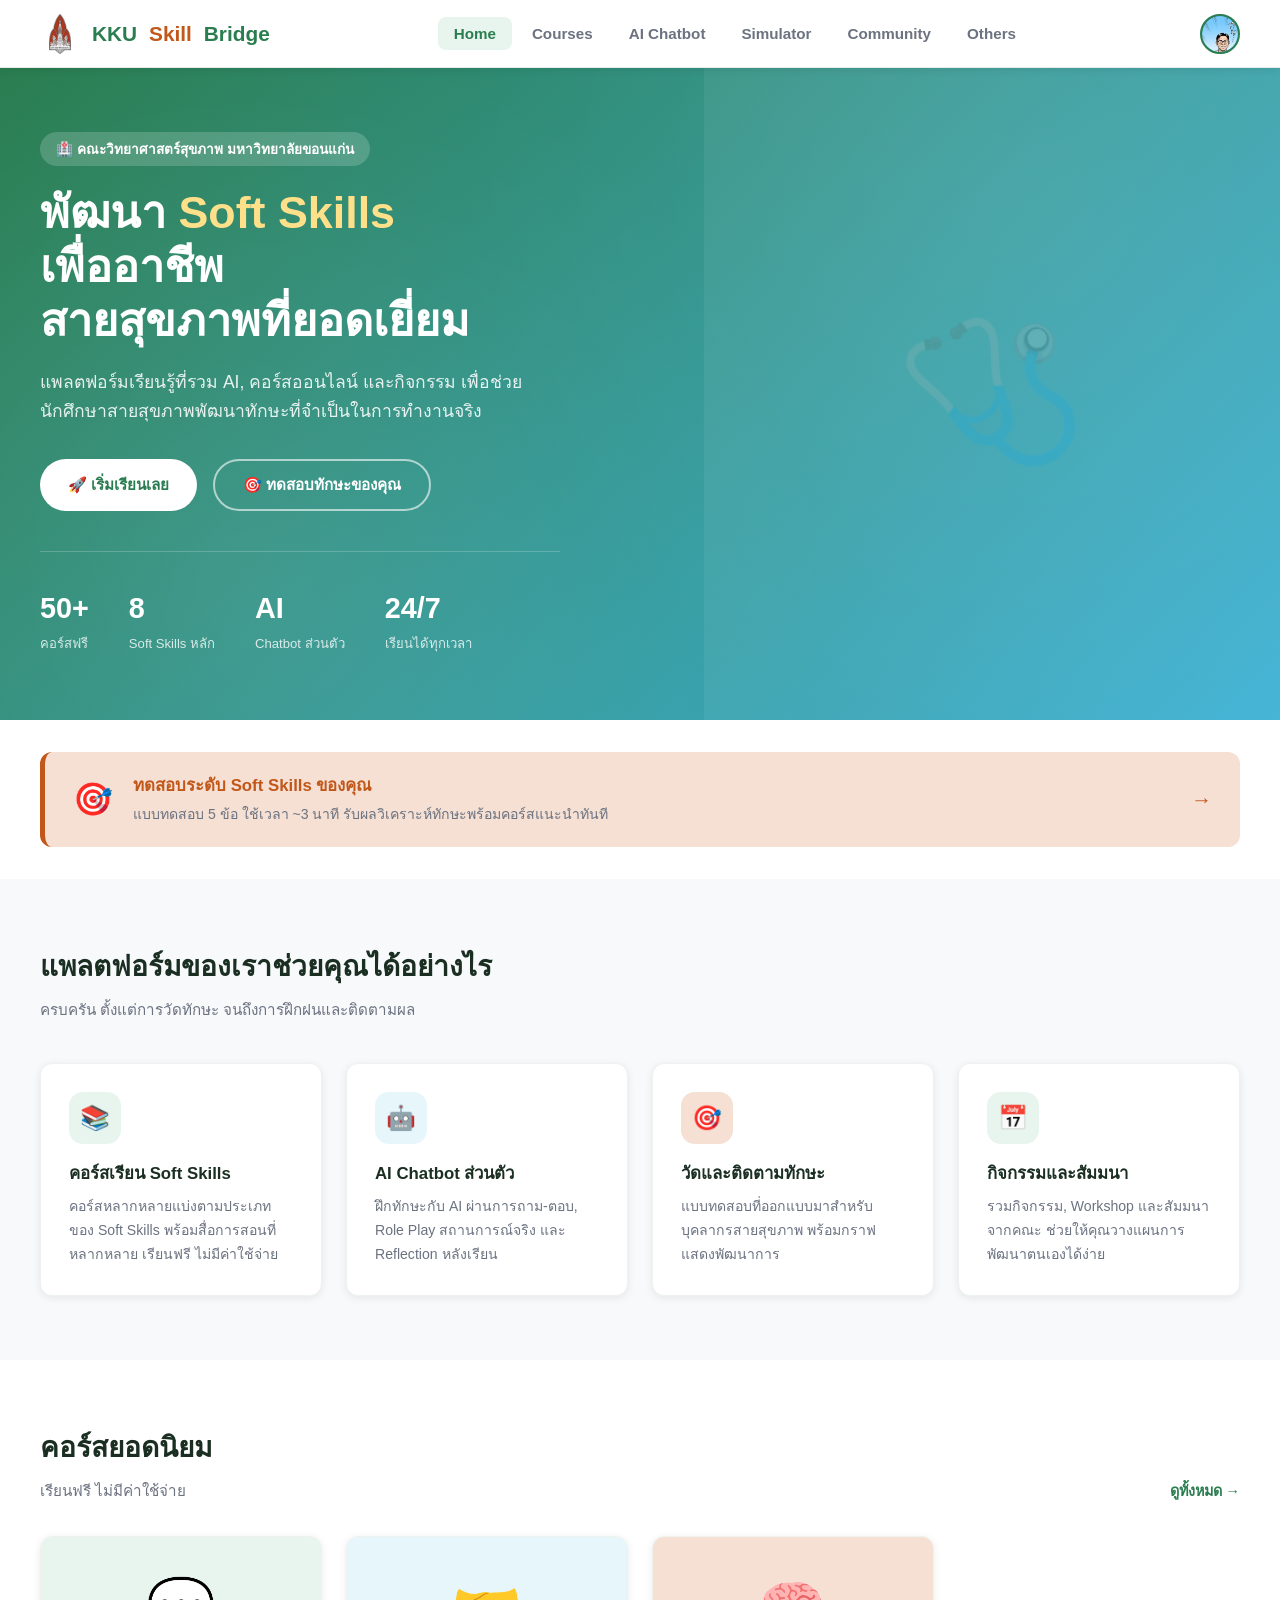
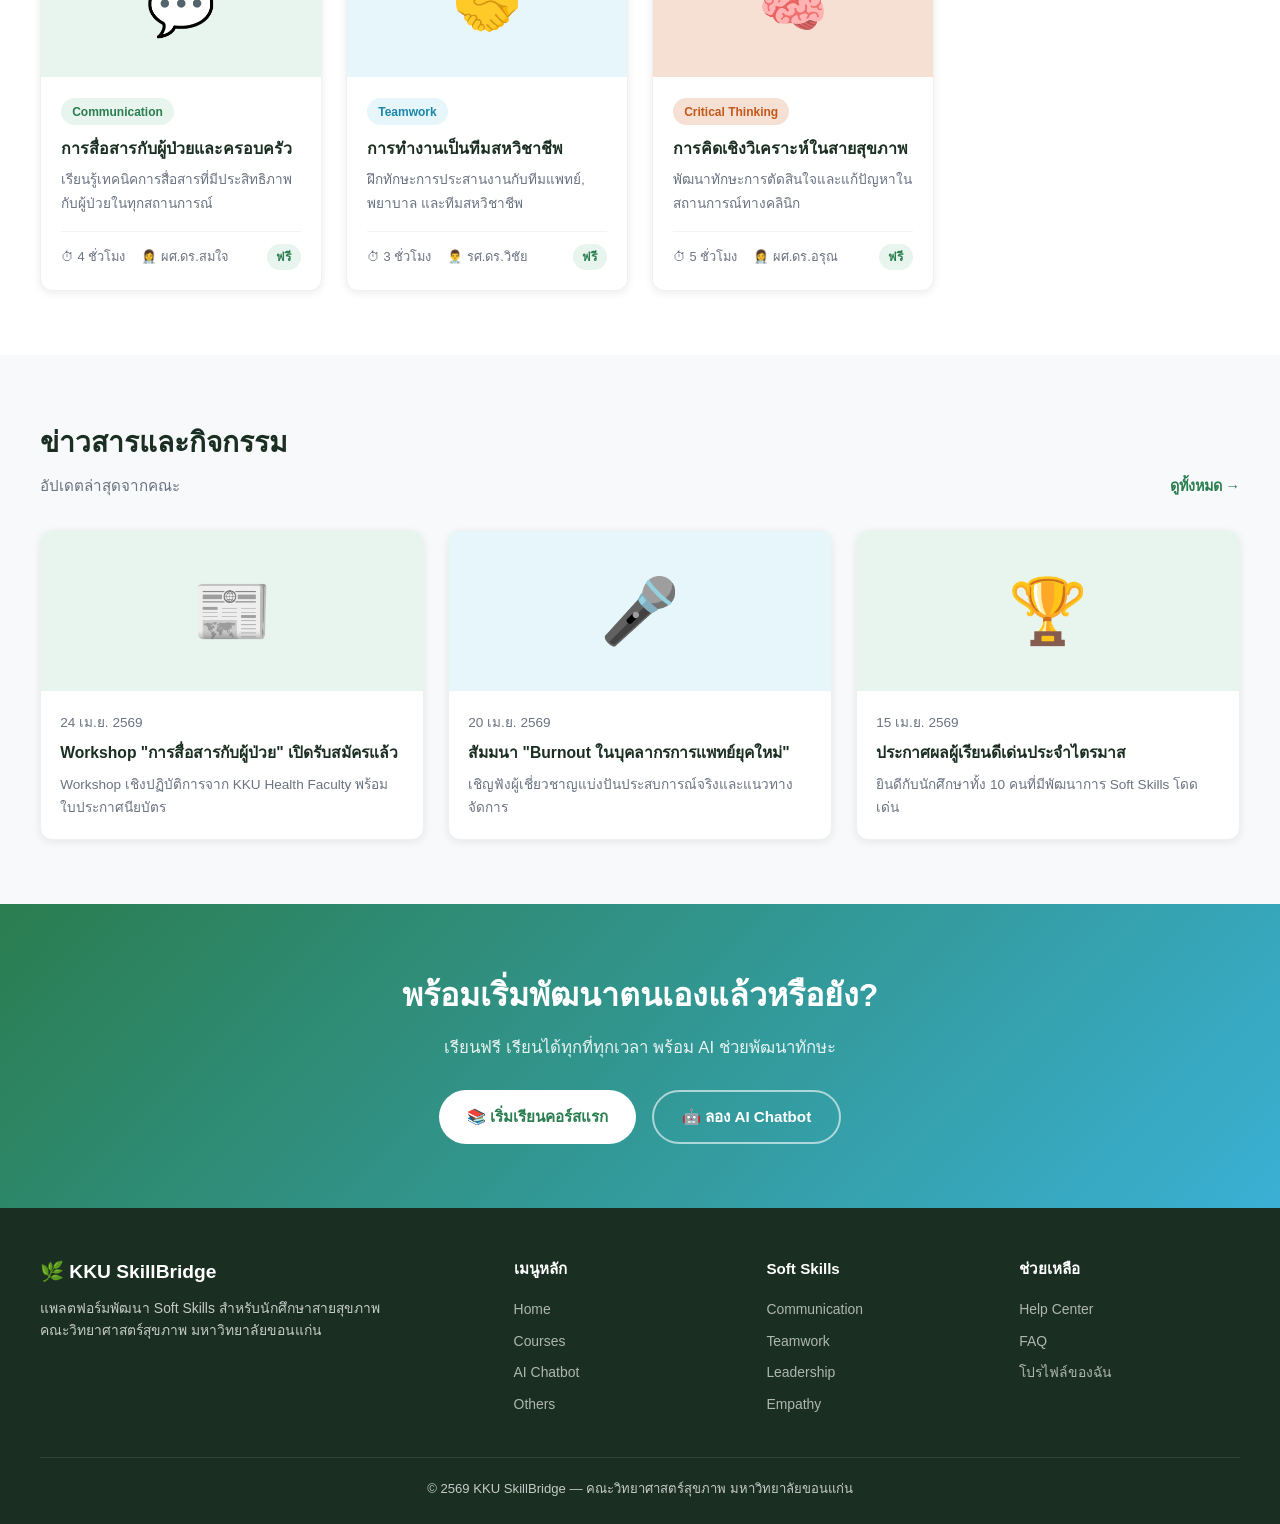
==== commit 470be0d2: "Add files via upload" ====
--- a/index.html
+++ b/index.html
@@ -21,6 +21,7 @@
     <li><a href="index.html" class="active">Home</a></li>
     <li><a href="courses.html">Courses</a></li>
     <li><a href="chatbot.html">AI Chatbot</a></li>
+    <li><a href="simulator.html">Simulator</a></li>
     <li><a href="community.html">Community</a></li>
     <li><a href="others.html">Others</a></li>
   </ul>
